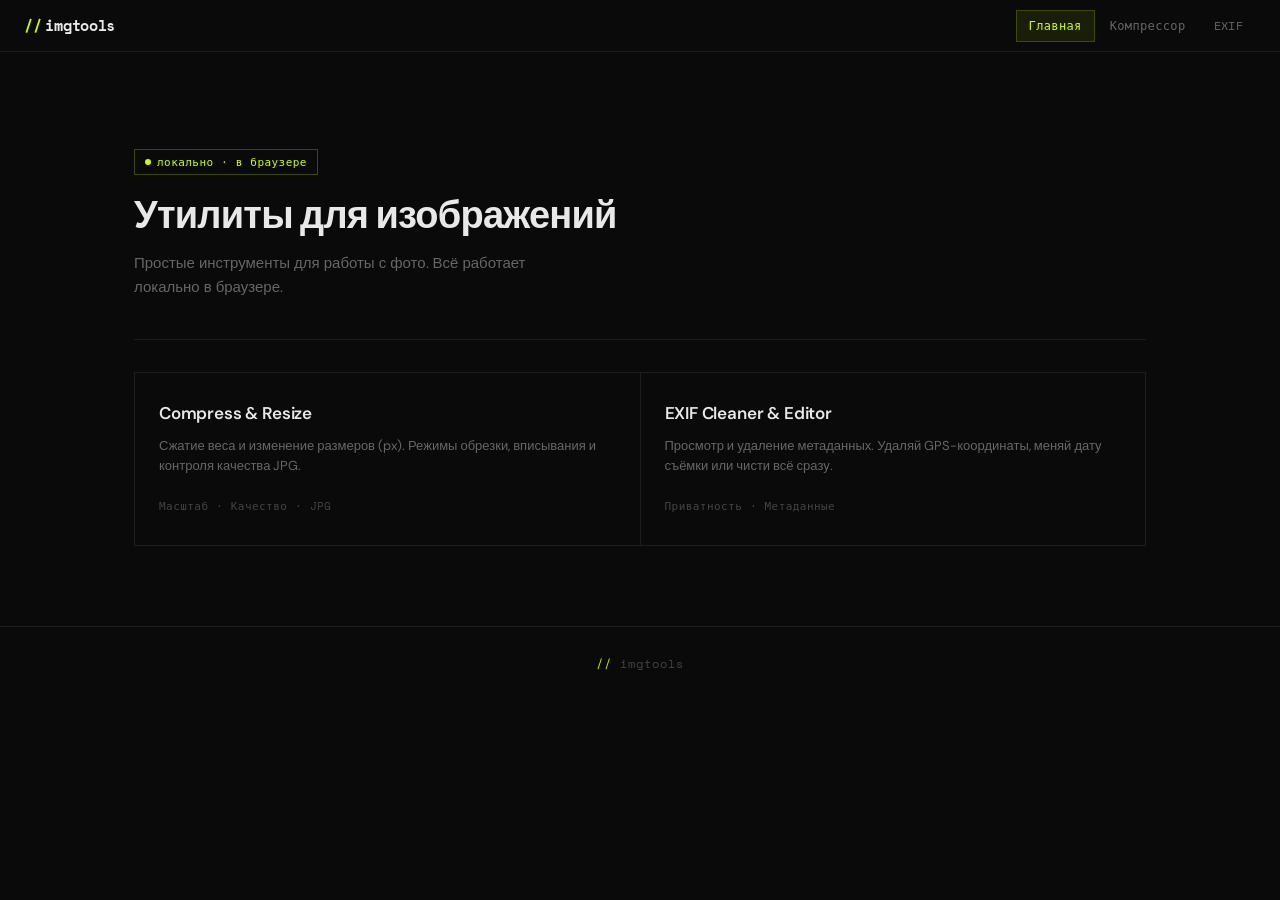
==== index.html @ 43312605 "ресайз, дизайн ресайз интегрирован в шакализатор обновлён дизайн(сделано с claude)" ====
<!DOCTYPE html>
<html lang="ru">
<head>
  <meta charset="UTF-8">
  <meta name="viewport" content="width=device-width, initial-scale=1.0">
  <title>imgtools</title>
  <link rel="stylesheet" href="common.css">
  <style>
    .hero {
      padding: 56px 0 40px;
      border-bottom: 1px solid var(--border);
      margin-bottom: 0;
    }

    .hero h1 {
      font-size: 38px;
      margin-bottom: 12px;
    }

    .hero p {
      font-size: 15px;
      max-width: 420px;
      margin: 0;
    }

    .badge {
      display: inline-flex;
      align-items: center;
      gap: 6px;
      font-family: var(--mono);
      font-size: 11px;
      color: var(--accent);
      border: 1px solid rgba(200,255,0,0.25);
      padding: 4px 10px;
      margin-bottom: 18px;
      letter-spacing: 0.04em;
    }

    .badge::before {
      content: '';
      width: 6px; height: 6px;
      background: var(--accent);
      border-radius: 50%;
    }

    @media (max-width: 700px) {
      .hero { padding: 32px 0 28px; }
      .hero h1 { font-size: 26px; }
    }
  </style>
</head>
<body>

<header class="site-header">
  <div class="logo">
    <a href="index.html">imgtools</a>
  </div>
  <nav class="nav">
    <a href="index.html" class="active">Главная</a>
    <a href="batchcomp.html">Компрессор</a>
    <a href="exif.html">EXIF</a>
  </nav>
</header>

<main class="container">
  <div class="hero">
    <div class="badge">локально · в браузере</div>
    <h1>Утилиты для изображений</h1>
    <p>Простые инструменты для работы с фото. Всё работает локально в браузере.</p>
  </div>

  <div class="tools">
    <div class="tool">
      <a href="batchcomp.html">Compress & Resize</a>
      <p>
        Сжатие веса и изменение размеров (px). Режимы обрезки, вписывания и контроля качества JPG.
      </p>
      <div class="tag">Масштаб · Качество · JPG</div>
    </div>

    <div class="tool">
      <a href="exif.html">EXIF Cleaner & Editor</a>
      <p>
        Просмотр и удаление метаданных. Удаляй GPS-координаты, меняй дату съёмки или чисти всё сразу.
      </p>
      <div class="tag">Приватность · Метаданные</div>
    </div>
  </div>
</main>

<footer>imgtools</footer>

</body>
</html>
---- common.css ----
@import url('https://fonts.googleapis.com/css2?family=Space+Mono:wght@400;700&family=DM+Sans:wght@300;400;500;600&display=swap');

:root {
  --bg: #0a0a0a;
  --surface: #111;
  --surface-2: #161616;
  --border: #1e1e1e;
  --border-hover: #2a2a2a;
  --text: #e8e8e8;
  --text-muted: #666;
  --text-dim: #444;
  --accent: #c8ff00;
  --accent-dim: rgba(200, 255, 0, 0.08);
  --mono: 'Space Mono', monospace;
  --sans: 'DM Sans', sans-serif;
}

/* ── THEMES ── */
[data-theme="dark"] {
  --bg: #0a0a0a;
  --surface: #111;
  --surface-2: #161616;
  --border: #1e1e1e;
  --border-hover: #2a2a2a;
  --text: #e8e8e8;
  --text-muted: #666;
  --text-dim: #444;
}

[data-theme="black"] {
  --bg: #000000;
  --surface: #0a0a0a;
  --surface-2: #0d0d0d;
  --border: #161616;
  --border-hover: #222;
  --text: #ffffff;
  --text-muted: #555;
  --text-dim: #333;
}

[data-theme="light"] {
  --bg: #f5f5f3;
  --surface: #ececea;
  --surface-2: #e4e4e2;
  --border: #d0d0ce;
  --border-hover: #b8b8b6;
  --text: #111;
  --text-muted: #666;
  --text-dim: #999;
}

[data-theme="light"] button:hover { color: #000; }
[data-theme="light"] .tool:hover a { color: #000; }
[data-theme="light"] .preview img { background: #ddd; }

/* ── SETTINGS PANEL ── */
.settings-btn {
  background: none;
  border: 1px solid var(--border);
  color: var(--text-muted);
  padding: 5px 10px;
  font-family: var(--mono);
  font-size: 11px;
  cursor: pointer;
  letter-spacing: 0.04em;
  transition: color 0.15s, border-color 0.15s;
  white-space: nowrap;
  width: auto;
  flex-shrink: 0;
}

.settings-btn:hover {
  color: var(--text);
  border-color: var(--border-hover);
  background: none;
}

.settings-panel {
  position: absolute;
  top: calc(100% + 8px);
  right: 24px;
  background: var(--surface-2);
  border: 1px solid var(--border-hover);
  padding: 16px;
  z-index: 200;
  min-width: 220px;
  display: none;
  box-shadow: 0 8px 32px rgba(0,0,0,0.4);
}

.settings-panel.open { display: block; }

.settings-panel .sp-label {
  font-family: var(--mono);
  font-size: 10px;
  color: var(--text-dim);
  letter-spacing: 0.08em;
  text-transform: uppercase;
  margin-bottom: 8px;
  display: block;
}

.settings-panel .sp-label:not(:first-child) {
  margin-top: 14px;
}

.theme-options {
  display: flex;
  gap: 6px;
}

.theme-btn {
  flex: 1;
  padding: 7px 4px;
  font-family: var(--mono);
  font-size: 10px;
  letter-spacing: 0.02em;
  background: var(--surface);
  border: 1px solid var(--border);
  color: var(--text-muted);
  cursor: pointer;
  transition: all 0.15s;
  text-align: center;
  width: auto;
}

.theme-btn:hover {
  color: var(--text);
  border-color: var(--border-hover);
  background: var(--surface);
}

.theme-btn.active {
  border-color: var(--accent);
  color: var(--accent);
  background: var(--accent-dim);
}

.accent-options {
  display: flex;
  gap: 6px;
  flex-wrap: wrap;
}

.accent-swatch {
  width: 28px;
  height: 28px;
  border: 2px solid transparent;
  cursor: pointer;
  transition: transform 0.1s, border-color 0.15s;
  flex-shrink: 0;
}

.accent-swatch:hover { transform: scale(1.15); }
.accent-swatch.active { border-color: var(--text); }

* { box-sizing: border-box; }

html, body {
  margin: 0;
  padding: 0;
}

body {
  font-family: var(--sans);
  background: var(--bg);
  color: var(--text);
  line-height: 1.5;
  overflow-x: hidden;
  font-weight: 400;
}

a {
  color: inherit;
  text-decoration: none;
}

/* ── HEADER ── */
.site-header {
  display: flex;
  justify-content: space-between;
  align-items: center;
  padding: 0 24px;
  height: 52px;
  background: var(--bg);
  border-bottom: 1px solid var(--border);
  position: sticky;
  top: 0;
  z-index: 100;
  backdrop-filter: blur(8px);
}

.logo a {
  font-family: var(--mono);
  font-size: 15px;
  font-weight: 700;
  color: var(--text);
  letter-spacing: -0.02em;
}

.logo a::before {
  content: '//';
  color: var(--accent);
  margin-right: 4px;
}

.nav {
  display: flex;
  gap: 2px;
}

.nav a {
  font-family: var(--mono);
  font-size: 12px;
  padding: 6px 12px;
  color: var(--text-muted);
  letter-spacing: 0.03em;
  transition: color 0.15s, background 0.15s;
  border: 1px solid transparent;
}

.nav a:hover {
  color: var(--text);
  background: var(--surface-2);
  border-color: var(--border);
}

.nav a.active {
  color: var(--accent);
  background: var(--accent-dim);
  border-color: rgba(200,255,0,0.2);
}

/* ── LAYOUT ── */
.container {
  max-width: 1060px;
  margin: 0 auto;
  padding: 40px 24px;
  width: 100%;
}

/* ── TYPOGRAPHY ── */
h1, h2, h3 {
  margin: 0 0 10px;
  font-weight: 600;
  line-height: 1.2;
  letter-spacing: -0.02em;
}

h1 { font-size: 30px; }
h2 { font-size: 22px; }
h3 { font-size: 16px; font-weight: 500; }

p {
  margin: 0 0 14px;
  color: var(--text-muted);
  font-size: 14px;
  line-height: 1.6;
}

label {
  display: block;
  font-size: 12px;
  font-family: var(--mono);
  color: var(--text-muted);
  letter-spacing: 0.04em;
  text-transform: uppercase;
  margin-bottom: 6px;
}

small {
  color: var(--text-dim);
  font-size: 12px;
}

/* ── INPUTS ── */
input[type="file"] {
  display: block;
  width: 100%;
  margin-top: 6px;
  padding: 12px 14px;
  background: var(--surface-2);
  border: 1px dashed var(--border-hover);
  color: var(--text-muted);
  font-family: var(--mono);
  font-size: 12px;
  cursor: pointer;
  transition: border-color 0.15s, background 0.15s;
}

input[type="file"]:hover {
  border-color: var(--accent);
  background: var(--accent-dim);
  color: var(--text);
}

input[type="range"] {
  width: 100%;
  margin-top: 8px;
  accent-color: var(--accent);
  cursor: pointer;
}

input[type="number"],
input[type="datetime-local"] {
  width: 100%;
  background: var(--surface-2);
  border: 1px solid var(--border);
  color: var(--text);
  padding: 9px 12px;
  font-family: var(--mono);
  font-size: 13px;
  outline: none;
  transition: border-color 0.15s;
  -webkit-appearance: none;
}

input[type="number"]:focus,
input[type="datetime-local"]:focus {
  border-color: var(--accent);
}

select {
  width: 100%;
  background: var(--surface-2);
  color: var(--text);
  border: 1px solid var(--border);
  padding: 9px 12px;
  font-family: var(--mono);
  font-size: 13px;
  outline: none;
  cursor: pointer;
  transition: border-color 0.15s;
  -webkit-appearance: none;
  margin-top: 6px;
}

select:focus { border-color: var(--accent); }

/* ── BUTTONS ── */
button {
  background: var(--surface-2);
  border: 1px solid var(--border);
  color: var(--text);
  padding: 10px 16px;
  cursor: pointer;
  font-family: var(--mono);
  font-size: 12px;
  letter-spacing: 0.03em;
  transition: background 0.15s, border-color 0.15s, color 0.15s;
  white-space: nowrap;
}

button:hover {
  background: var(--surface);
  border-color: var(--border-hover);
  color: #fff;
}

button:disabled {
  opacity: 0.3;
  cursor: default;
}

button.primary {
  background: var(--accent);
  border-color: var(--accent);
  color: #000;
  font-weight: 700;
}

button.primary:hover {
  background: #d9ff33;
  border-color: #d9ff33;
  color: #000;
}

/* ── GROUPS ── */
.actions,
.controls,
.toolbar,
.button-row {
  display: flex;
  gap: 8px;
  flex-wrap: wrap;
  margin-top: 16px;
}

.controls { margin-top: 20px; align-items: flex-end; }

/* ── TABLE ── */
.table-wrap {
  width: 100%;
  overflow-x: auto;
  margin-top: 16px;
  border: 1px solid var(--border);
}

table {
  width: 100%;
  border-collapse: collapse;
  min-width: 300px;
}

th, td {
  text-align: left;
  padding: 9px 14px;
  font-size: 13px;
  border-bottom: 1px solid var(--border);
  vertical-align: top;
  word-break: break-word;
}

th {
  font-family: var(--mono);
  font-size: 11px;
  color: var(--text-muted);
  font-weight: 400;
  letter-spacing: 0.05em;
  text-transform: uppercase;
  background: var(--surface-2);
}

td { color: var(--text); }

tr:last-child td { border-bottom: none; }

/* ── PREVIEW ── */
.preview {
  display: flex;
  gap: 12px;
  margin-top: 24px;
  width: 100%;
}

.preview > div,
.preview-column {
  flex: 1 1 0;
  min-width: 0;
}

.preview img {
  width: 100%;
  max-width: 100%;
  height: auto;
  border: 1px solid var(--border);
  background: #000;
  display: block;
}

/* ── TOOLS GRID ── */
.tools {
  display: grid;
  grid-template-columns: repeat(auto-fit, minmax(280px, 1fr));
  gap: 1px;
  background: var(--border);
  border: 1px solid var(--border);
  margin-top: 32px;
}

.tool {
  background: var(--bg);
  padding: 28px 24px;
  min-width: 0;
  transition: background 0.2s;
  position: relative;
}

.tool::before {
  content: '';
  position: absolute;
  top: 0; left: 0;
  width: 3px; height: 0;
  background: var(--accent);
  transition: height 0.25s ease;
}

.tool:hover { background: var(--surface); }
.tool:hover::before { height: 100%; }

.tool a {
  color: var(--text);
  font-size: 17px;
  font-weight: 600;
  letter-spacing: -0.01em;
  display: block;
  margin-bottom: 10px;
}

.tool:hover a { color: #fff; }

.tool p {
  color: var(--text-muted);
  font-size: 13px;
  line-height: 1.55;
  margin: 0 0 16px;
}

.tool .tag {
  display: inline-block;
  font-family: var(--mono);
  font-size: 11px;
  color: var(--text-dim);
  letter-spacing: 0.04em;
}

/* ── FOOTER ── */
footer {
  text-align: center;
  padding: 28px 16px;
  color: var(--text-dim);
  font-family: var(--mono);
  font-size: 12px;
  border-top: 1px solid var(--border);
  margin-top: 40px;
  letter-spacing: 0.08em;
}

footer::before {
  content: '// ';
  color: var(--accent);
}

/* ── RESPONSIVE ── */
@media (max-width: 700px) {
  .site-header {
    height: auto;
    padding: 12px 16px;
    flex-direction: column;
    align-items: flex-start;
    gap: 10px;
  }

  .nav { width: 100%; }

  .nav a {
    flex: 1 1 auto;
    text-align: center;
  }

  .container { padding: 24px 16px; }

  h1 { font-size: 24px; }
  h2 { font-size: 18px; }
  h3 { font-size: 15px; }

  .preview { flex-direction: column; }

  .tools {
    grid-template-columns: 1fr;
    margin-top: 24px;
  }

  .actions,
  .controls,
  .toolbar,
  .button-row {
    flex-direction: column;
  }

  button { width: 100%; }
}

@media (max-width: 420px) {
  .logo a { font-size: 14px; }
  .nav a { font-size: 11px; padding: 6px 8px; }
  h1 { font-size: 21px; }
  p { font-size: 13px; }
}
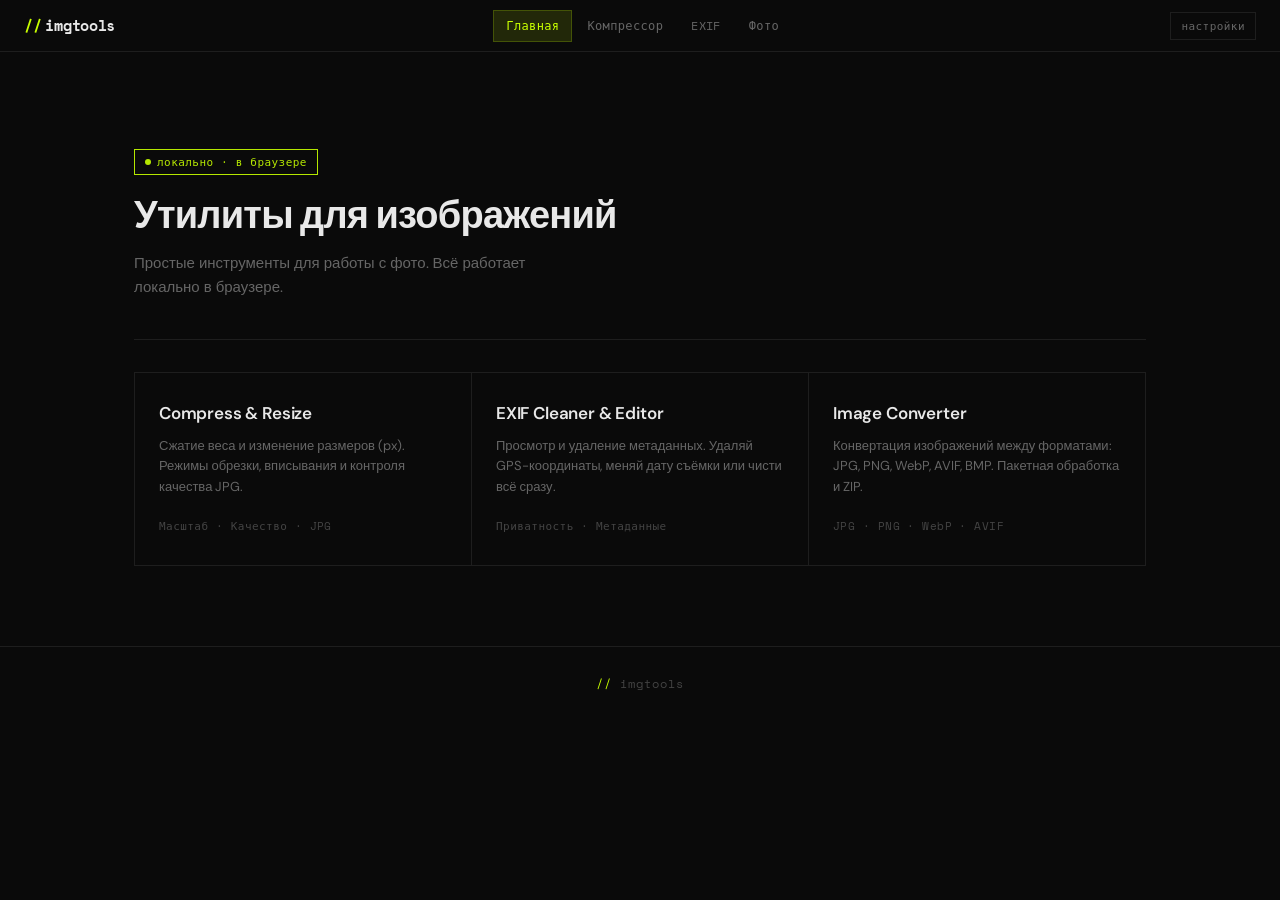
==== commit 9e57a7eb: "цвета, конвертер фото" ====
--- a/index.html
+++ b/index.html
@@ -1,94 +1,118 @@
-<!DOCTYPE html>
-<html lang="ru">
-<head>
-  <meta charset="UTF-8">
-  <meta name="viewport" content="width=device-width, initial-scale=1.0">
-  <title>imgtools</title>
-  <link rel="stylesheet" href="common.css">
-  <style>
-    .hero {
-      padding: 56px 0 40px;
-      border-bottom: 1px solid var(--border);
-      margin-bottom: 0;
-    }
-
-    .hero h1 {
-      font-size: 38px;
-      margin-bottom: 12px;
-    }
-
-    .hero p {
-      font-size: 15px;
-      max-width: 420px;
-      margin: 0;
-    }
-
-    .badge {
-      display: inline-flex;
-      align-items: center;
-      gap: 6px;
-      font-family: var(--mono);
-      font-size: 11px;
-      color: var(--accent);
-      border: 1px solid rgba(200,255,0,0.25);
-      padding: 4px 10px;
-      margin-bottom: 18px;
-      letter-spacing: 0.04em;
-    }
-
-    .badge::before {
-      content: '';
-      width: 6px; height: 6px;
-      background: var(--accent);
-      border-radius: 50%;
-    }
-
-    @media (max-width: 700px) {
-      .hero { padding: 32px 0 28px; }
-      .hero h1 { font-size: 26px; }
-    }
-  </style>
-</head>
-<body>
-
-<header class="site-header">
-  <div class="logo">
-    <a href="index.html">imgtools</a>
-  </div>
-  <nav class="nav">
-    <a href="index.html" class="active">Главная</a>
-    <a href="batchcomp.html">Компрессор</a>
-    <a href="exif.html">EXIF</a>
-  </nav>
-</header>
-
-<main class="container">
-  <div class="hero">
-    <div class="badge">локально · в браузере</div>
-    <h1>Утилиты для изображений</h1>
-    <p>Простые инструменты для работы с фото. Всё работает локально в браузере.</p>
-  </div>
-
-  <div class="tools">
-    <div class="tool">
-      <a href="batchcomp.html">Compress & Resize</a>
-      <p>
-        Сжатие веса и изменение размеров (px). Режимы обрезки, вписывания и контроля качества JPG.
-      </p>
-      <div class="tag">Масштаб · Качество · JPG</div>
-    </div>
-
-    <div class="tool">
-      <a href="exif.html">EXIF Cleaner & Editor</a>
-      <p>
-        Просмотр и удаление метаданных. Удаляй GPS-координаты, меняй дату съёмки или чисти всё сразу.
-      </p>
-      <div class="tag">Приватность · Метаданные</div>
-    </div>
-  </div>
-</main>
-
-<footer>imgtools</footer>
-
-</body>
-</html>+<!DOCTYPE html>
+<html lang="ru">
+<head>
+  <meta charset="UTF-8">
+  <meta name="viewport" content="width=device-width, initial-scale=1.0">
+  <title>imgtools</title>
+  <link rel="stylesheet" href="common.css">
+  <script>
+    (function(){
+      var t = localStorage.getItem("it-theme") || "dark";
+      var a = localStorage.getItem("it-accent") || "#c8ff00";
+      document.documentElement.setAttribute("data-theme", t);
+      document.documentElement.style.setProperty("--accent", a);
+      var r=parseInt(a.slice(1,3),16),g=parseInt(a.slice(3,5),16),b=parseInt(a.slice(5,7),16);
+      document.documentElement.style.setProperty("--accent-dim","rgba("+r+","+g+","+b+",0.12)");
+    })();
+  </script>
+  <link rel="manifest" href="manifest.json">
+  <style>
+    .hero {
+      padding: 56px 0 40px;
+      border-bottom: 1px solid var(--border);
+      margin-bottom: 0;
+    }
+
+    .hero h1 {
+      font-size: 38px;
+      margin-bottom: 12px;
+    }
+
+    .hero p {
+      font-size: 15px;
+      max-width: 420px;
+      margin: 0;
+    }
+
+    .badge {
+      display: inline-flex;
+      align-items: center;
+      gap: 6px;
+      font-family: var(--mono);
+      font-size: 11px;
+      color: var(--accent);
+      border: 1px solid var(--accent);
+      opacity: 0.9;
+      padding: 4px 10px;
+      margin-bottom: 18px;
+      letter-spacing: 0.04em;
+    }
+
+    .badge::before {
+      content: '';
+      width: 6px; height: 6px;
+      background: var(--accent);
+      border-radius: 50%;
+    }
+
+    @media (max-width: 700px) {
+      .hero { padding: 32px 0 28px; }
+      .hero h1 { font-size: 26px; }
+    }
+  </style>
+</head>
+<body>
+
+<header class="site-header">
+  <div class="logo">
+    <a href="index.html">imgtools</a>
+  </div>
+  <nav class="nav">
+    <a href="index.html" class="active">Главная</a>
+    <a href="batchcomp.html">Компрессор</a>
+    <a href="exif.html">EXIF</a>
+    <a href="imgconv.html">Фото</a>
+  </nav>
+</header>
+
+<main class="container">
+  <div class="hero">
+    <div class="badge">локально · в браузере</div>
+    <h1>Утилиты для изображений</h1>
+    <p>Простые инструменты для работы с фото. Всё работает локально в браузере.</p>
+  </div>
+
+  <div class="tools">
+    <div class="tool">
+      <a href="batchcomp.html">Compress & Resize</a>
+      <p>
+        Сжатие веса и изменение размеров (px). Режимы обрезки, вписывания и контроля качества JPG.
+      </p>
+      <div class="tag">Масштаб · Качество · JPG</div>
+    </div>
+
+    <div class="tool">
+      <a href="exif.html">EXIF Cleaner & Editor</a>
+      <p>
+        Просмотр и удаление метаданных. Удаляй GPS-координаты, меняй дату съёмки или чисти всё сразу.
+      </p>
+      <div class="tag">Приватность · Метаданные</div>
+    </div>
+
+    <div class="tool">
+      <a href="imgconv.html">Image Converter</a>
+      <p>
+        Конвертация изображений между форматами: JPG, PNG, WebP, AVIF, BMP. Пакетная обработка и ZIP.
+      </p>
+      <div class="tag">JPG · PNG · WebP · AVIF</div>
+    </div>
+  </div>
+  </div>
+</main>
+
+<footer>imgtools</footer>
+
+<script src="settings.js"></script>
+  <script>if("serviceWorker" in navigator) navigator.serviceWorker.register("sw.js");</script>
+</body>
+</html>
--- a/common.css
+++ b/common.css
@@ -1,569 +1,571 @@
-@import url('https://fonts.googleapis.com/css2?family=Space+Mono:wght@400;700&family=DM+Sans:wght@300;400;500;600&display=swap');
-
-:root {
-  --bg: #0a0a0a;
-  --surface: #111;
-  --surface-2: #161616;
-  --border: #1e1e1e;
-  --border-hover: #2a2a2a;
-  --text: #e8e8e8;
-  --text-muted: #666;
-  --text-dim: #444;
-  --accent: #c8ff00;
-  --accent-dim: rgba(200, 255, 0, 0.08);
-  --mono: 'Space Mono', monospace;
-  --sans: 'DM Sans', sans-serif;
-}
-
-/* ── THEMES ── */
-[data-theme="dark"] {
-  --bg: #0a0a0a;
-  --surface: #111;
-  --surface-2: #161616;
-  --border: #1e1e1e;
-  --border-hover: #2a2a2a;
-  --text: #e8e8e8;
-  --text-muted: #666;
-  --text-dim: #444;
-}
-
-[data-theme="black"] {
-  --bg: #000000;
-  --surface: #0a0a0a;
-  --surface-2: #0d0d0d;
-  --border: #161616;
-  --border-hover: #222;
-  --text: #ffffff;
-  --text-muted: #555;
-  --text-dim: #333;
-}
-
-[data-theme="light"] {
-  --bg: #f5f5f3;
-  --surface: #ececea;
-  --surface-2: #e4e4e2;
-  --border: #d0d0ce;
-  --border-hover: #b8b8b6;
-  --text: #111;
-  --text-muted: #666;
-  --text-dim: #999;
-}
-
-[data-theme="light"] button:hover { color: #000; }
-[data-theme="light"] .tool:hover a { color: #000; }
-[data-theme="light"] .preview img { background: #ddd; }
-
-/* ── SETTINGS PANEL ── */
-.settings-btn {
-  background: none;
-  border: 1px solid var(--border);
-  color: var(--text-muted);
-  padding: 5px 10px;
-  font-family: var(--mono);
-  font-size: 11px;
-  cursor: pointer;
-  letter-spacing: 0.04em;
-  transition: color 0.15s, border-color 0.15s;
-  white-space: nowrap;
-  width: auto;
-  flex-shrink: 0;
-}
-
-.settings-btn:hover {
-  color: var(--text);
-  border-color: var(--border-hover);
-  background: none;
-}
-
-.settings-panel {
-  position: absolute;
-  top: calc(100% + 8px);
-  right: 24px;
-  background: var(--surface-2);
-  border: 1px solid var(--border-hover);
-  padding: 16px;
-  z-index: 200;
-  min-width: 220px;
-  display: none;
-  box-shadow: 0 8px 32px rgba(0,0,0,0.4);
-}
-
-.settings-panel.open { display: block; }
-
-.settings-panel .sp-label {
-  font-family: var(--mono);
-  font-size: 10px;
-  color: var(--text-dim);
-  letter-spacing: 0.08em;
-  text-transform: uppercase;
-  margin-bottom: 8px;
-  display: block;
-}
-
-.settings-panel .sp-label:not(:first-child) {
-  margin-top: 14px;
-}
-
-.theme-options {
-  display: flex;
-  gap: 6px;
-}
-
-.theme-btn {
-  flex: 1;
-  padding: 7px 4px;
-  font-family: var(--mono);
-  font-size: 10px;
-  letter-spacing: 0.02em;
-  background: var(--surface);
-  border: 1px solid var(--border);
-  color: var(--text-muted);
-  cursor: pointer;
-  transition: all 0.15s;
-  text-align: center;
-  width: auto;
-}
-
-.theme-btn:hover {
-  color: var(--text);
-  border-color: var(--border-hover);
-  background: var(--surface);
-}
-
-.theme-btn.active {
-  border-color: var(--accent);
-  color: var(--accent);
-  background: var(--accent-dim);
-}
-
-.accent-options {
-  display: flex;
-  gap: 6px;
-  flex-wrap: wrap;
-}
-
-.accent-swatch {
-  width: 28px;
-  height: 28px;
-  border: 2px solid transparent;
-  cursor: pointer;
-  transition: transform 0.1s, border-color 0.15s;
-  flex-shrink: 0;
-}
-
-.accent-swatch:hover { transform: scale(1.15); }
-.accent-swatch.active { border-color: var(--text); }
-
-* { box-sizing: border-box; }
-
-html, body {
-  margin: 0;
-  padding: 0;
-}
-
-body {
-  font-family: var(--sans);
-  background: var(--bg);
-  color: var(--text);
-  line-height: 1.5;
-  overflow-x: hidden;
-  font-weight: 400;
-}
-
-a {
-  color: inherit;
-  text-decoration: none;
-}
-
-/* ── HEADER ── */
-.site-header {
-  display: flex;
-  justify-content: space-between;
-  align-items: center;
-  padding: 0 24px;
-  height: 52px;
-  background: var(--bg);
-  border-bottom: 1px solid var(--border);
-  position: sticky;
-  top: 0;
-  z-index: 100;
-  backdrop-filter: blur(8px);
-}
-
-.logo a {
-  font-family: var(--mono);
-  font-size: 15px;
-  font-weight: 700;
-  color: var(--text);
-  letter-spacing: -0.02em;
-}
-
-.logo a::before {
-  content: '//';
-  color: var(--accent);
-  margin-right: 4px;
-}
-
-.nav {
-  display: flex;
-  gap: 2px;
-}
-
-.nav a {
-  font-family: var(--mono);
-  font-size: 12px;
-  padding: 6px 12px;
-  color: var(--text-muted);
-  letter-spacing: 0.03em;
-  transition: color 0.15s, background 0.15s;
-  border: 1px solid transparent;
-}
-
-.nav a:hover {
-  color: var(--text);
-  background: var(--surface-2);
-  border-color: var(--border);
-}
-
-.nav a.active {
-  color: var(--accent);
-  background: var(--accent-dim);
-  border-color: rgba(200,255,0,0.2);
-}
-
-/* ── LAYOUT ── */
-.container {
-  max-width: 1060px;
-  margin: 0 auto;
-  padding: 40px 24px;
-  width: 100%;
-}
-
-/* ── TYPOGRAPHY ── */
-h1, h2, h3 {
-  margin: 0 0 10px;
-  font-weight: 600;
-  line-height: 1.2;
-  letter-spacing: -0.02em;
-}
-
-h1 { font-size: 30px; }
-h2 { font-size: 22px; }
-h3 { font-size: 16px; font-weight: 500; }
-
-p {
-  margin: 0 0 14px;
-  color: var(--text-muted);
-  font-size: 14px;
-  line-height: 1.6;
-}
-
-label {
-  display: block;
-  font-size: 12px;
-  font-family: var(--mono);
-  color: var(--text-muted);
-  letter-spacing: 0.04em;
-  text-transform: uppercase;
-  margin-bottom: 6px;
-}
-
-small {
-  color: var(--text-dim);
-  font-size: 12px;
-}
-
-/* ── INPUTS ── */
-input[type="file"] {
-  display: block;
-  width: 100%;
-  margin-top: 6px;
-  padding: 12px 14px;
-  background: var(--surface-2);
-  border: 1px dashed var(--border-hover);
-  color: var(--text-muted);
-  font-family: var(--mono);
-  font-size: 12px;
-  cursor: pointer;
-  transition: border-color 0.15s, background 0.15s;
-}
-
-input[type="file"]:hover {
-  border-color: var(--accent);
-  background: var(--accent-dim);
-  color: var(--text);
-}
-
-input[type="range"] {
-  width: 100%;
-  margin-top: 8px;
-  accent-color: var(--accent);
-  cursor: pointer;
-}
-
-input[type="number"],
-input[type="datetime-local"] {
-  width: 100%;
-  background: var(--surface-2);
-  border: 1px solid var(--border);
-  color: var(--text);
-  padding: 9px 12px;
-  font-family: var(--mono);
-  font-size: 13px;
-  outline: none;
-  transition: border-color 0.15s;
-  -webkit-appearance: none;
-}
-
-input[type="number"]:focus,
-input[type="datetime-local"]:focus {
-  border-color: var(--accent);
-}
-
-select {
-  width: 100%;
-  background: var(--surface-2);
-  color: var(--text);
-  border: 1px solid var(--border);
-  padding: 9px 12px;
-  font-family: var(--mono);
-  font-size: 13px;
-  outline: none;
-  cursor: pointer;
-  transition: border-color 0.15s;
-  -webkit-appearance: none;
-  margin-top: 6px;
-}
-
-select:focus { border-color: var(--accent); }
-
-/* ── BUTTONS ── */
-button {
-  background: var(--surface-2);
-  border: 1px solid var(--border);
-  color: var(--text);
-  padding: 10px 16px;
-  cursor: pointer;
-  font-family: var(--mono);
-  font-size: 12px;
-  letter-spacing: 0.03em;
-  transition: background 0.15s, border-color 0.15s, color 0.15s;
-  white-space: nowrap;
-}
-
-button:hover {
-  background: var(--surface);
-  border-color: var(--border-hover);
-  color: #fff;
-}
-
-button:disabled {
-  opacity: 0.3;
-  cursor: default;
-}
-
-button.primary {
-  background: var(--accent);
-  border-color: var(--accent);
-  color: #000;
-  font-weight: 700;
-}
-
-button.primary:hover {
-  background: #d9ff33;
-  border-color: #d9ff33;
-  color: #000;
-}
-
-/* ── GROUPS ── */
-.actions,
-.controls,
-.toolbar,
-.button-row {
-  display: flex;
-  gap: 8px;
-  flex-wrap: wrap;
-  margin-top: 16px;
-}
-
-.controls { margin-top: 20px; align-items: flex-end; }
-
-/* ── TABLE ── */
-.table-wrap {
-  width: 100%;
-  overflow-x: auto;
-  margin-top: 16px;
-  border: 1px solid var(--border);
-}
-
-table {
-  width: 100%;
-  border-collapse: collapse;
-  min-width: 300px;
-}
-
-th, td {
-  text-align: left;
-  padding: 9px 14px;
-  font-size: 13px;
-  border-bottom: 1px solid var(--border);
-  vertical-align: top;
-  word-break: break-word;
-}
-
-th {
-  font-family: var(--mono);
-  font-size: 11px;
-  color: var(--text-muted);
-  font-weight: 400;
-  letter-spacing: 0.05em;
-  text-transform: uppercase;
-  background: var(--surface-2);
-}
-
-td { color: var(--text); }
-
-tr:last-child td { border-bottom: none; }
-
-/* ── PREVIEW ── */
-.preview {
-  display: flex;
-  gap: 12px;
-  margin-top: 24px;
-  width: 100%;
-}
-
-.preview > div,
-.preview-column {
-  flex: 1 1 0;
-  min-width: 0;
-}
-
-.preview img {
-  width: 100%;
-  max-width: 100%;
-  height: auto;
-  border: 1px solid var(--border);
-  background: #000;
-  display: block;
-}
-
-/* ── TOOLS GRID ── */
-.tools {
-  display: grid;
-  grid-template-columns: repeat(auto-fit, minmax(280px, 1fr));
-  gap: 1px;
-  background: var(--border);
-  border: 1px solid var(--border);
-  margin-top: 32px;
-}
-
-.tool {
-  background: var(--bg);
-  padding: 28px 24px;
-  min-width: 0;
-  transition: background 0.2s;
-  position: relative;
-}
-
-.tool::before {
-  content: '';
-  position: absolute;
-  top: 0; left: 0;
-  width: 3px; height: 0;
-  background: var(--accent);
-  transition: height 0.25s ease;
-}
-
-.tool:hover { background: var(--surface); }
-.tool:hover::before { height: 100%; }
-
-.tool a {
-  color: var(--text);
-  font-size: 17px;
-  font-weight: 600;
-  letter-spacing: -0.01em;
-  display: block;
-  margin-bottom: 10px;
-}
-
-.tool:hover a { color: #fff; }
-
-.tool p {
-  color: var(--text-muted);
-  font-size: 13px;
-  line-height: 1.55;
-  margin: 0 0 16px;
-}
-
-.tool .tag {
-  display: inline-block;
-  font-family: var(--mono);
-  font-size: 11px;
-  color: var(--text-dim);
-  letter-spacing: 0.04em;
-}
-
-/* ── FOOTER ── */
-footer {
-  text-align: center;
-  padding: 28px 16px;
-  color: var(--text-dim);
-  font-family: var(--mono);
-  font-size: 12px;
-  border-top: 1px solid var(--border);
-  margin-top: 40px;
-  letter-spacing: 0.08em;
-}
-
-footer::before {
-  content: '// ';
-  color: var(--accent);
-}
-
-/* ── RESPONSIVE ── */
-@media (max-width: 700px) {
-  .site-header {
-    height: auto;
-    padding: 12px 16px;
-    flex-direction: column;
-    align-items: flex-start;
-    gap: 10px;
-  }
-
-  .nav { width: 100%; }
-
-  .nav a {
-    flex: 1 1 auto;
-    text-align: center;
-  }
-
-  .container { padding: 24px 16px; }
-
-  h1 { font-size: 24px; }
-  h2 { font-size: 18px; }
-  h3 { font-size: 15px; }
-
-  .preview { flex-direction: column; }
-
-  .tools {
-    grid-template-columns: 1fr;
-    margin-top: 24px;
-  }
-
-  .actions,
-  .controls,
-  .toolbar,
-  .button-row {
-    flex-direction: column;
-  }
-
-  button { width: 100%; }
-}
-
-@media (max-width: 420px) {
-  .logo a { font-size: 14px; }
-  .nav a { font-size: 11px; padding: 6px 8px; }
-  h1 { font-size: 21px; }
-  p { font-size: 13px; }
-}+@import url('https://fonts.googleapis.com/css2?family=Space+Mono:wght@400;700&family=DM+Sans:wght@300;400;500;600&display=swap');
+
+:root {
+  --bg: #0a0a0a;
+  --surface: #111;
+  --surface-2: #161616;
+  --border: #1e1e1e;
+  --border-hover: #2a2a2a;
+  --text: #e8e8e8;
+  --text-muted: #666;
+  --text-dim: #444;
+  --accent: #c8ff00;
+  --accent-dim: rgba(200, 255, 0, 0.08);
+  --mono: 'Space Mono', monospace;
+  --sans: 'DM Sans', sans-serif;
+}
+
+/* ── THEMES ── */
+[data-theme="dark"] {
+  --bg: #0a0a0a;
+  --surface: #111;
+  --surface-2: #161616;
+  --border: #1e1e1e;
+  --border-hover: #2a2a2a;
+  --text: #e8e8e8;
+  --text-muted: #666;
+  --text-dim: #444;
+}
+
+[data-theme="black"] {
+  --bg: #000000;
+  --surface: #0a0a0a;
+  --surface-2: #0d0d0d;
+  --border: #161616;
+  --border-hover: #222;
+  --text: #ffffff;
+  --text-muted: #555;
+  --text-dim: #333;
+}
+
+[data-theme="light"] {
+  --bg: #f5f5f3;
+  --surface: #ececea;
+  --surface-2: #e4e4e2;
+  --border: #d0d0ce;
+  --border-hover: #b8b8b6;
+  --text: #111;
+  --text-muted: #666;
+  --text-dim: #999;
+}
+
+[data-theme="light"] button:hover { color: #000; }
+[data-theme="light"] .tool:hover a { color: #000; }
+[data-theme="light"] .preview img { background: #ddd; }
+
+/* ── SETTINGS PANEL ── */
+.settings-btn {
+  background: none;
+  border: 1px solid var(--border);
+  color: var(--text-muted);
+  padding: 5px 10px;
+  font-family: var(--mono);
+  font-size: 11px;
+  cursor: pointer;
+  letter-spacing: 0.04em;
+  transition: color 0.15s, border-color 0.15s;
+  white-space: nowrap;
+  width: auto;
+  flex-shrink: 0;
+}
+
+.settings-btn:hover {
+  color: var(--text);
+  border-color: var(--border-hover);
+  background: none;
+}
+
+.settings-panel {
+  position: absolute;
+  top: calc(100% + 8px);
+  right: 24px;
+  background: var(--surface-2);
+  border: 1px solid var(--border-hover);
+  padding: 16px;
+  z-index: 200;
+  min-width: 220px;
+  display: none;
+  box-shadow: 0 8px 32px rgba(0,0,0,0.4);
+}
+
+.settings-panel.open { display: block; }
+
+.settings-panel .sp-label {
+  font-family: var(--mono);
+  font-size: 10px;
+  color: var(--text-dim);
+  letter-spacing: 0.08em;
+  text-transform: uppercase;
+  margin-bottom: 8px;
+  display: block;
+}
+
+.settings-panel .sp-label:not(:first-child) {
+  margin-top: 14px;
+}
+
+.theme-options {
+  display: flex;
+  gap: 6px;
+}
+
+.theme-btn {
+  flex: 1;
+  padding: 7px 4px;
+  font-family: var(--mono);
+  font-size: 10px;
+  letter-spacing: 0.02em;
+  background: var(--surface);
+  border: 1px solid var(--border);
+  color: var(--text-muted);
+  cursor: pointer;
+  transition: all 0.15s;
+  text-align: center;
+  width: auto;
+}
+
+.theme-btn:hover {
+  color: var(--text);
+  border-color: var(--border-hover);
+  background: var(--surface);
+}
+
+.theme-btn.active {
+  border-color: var(--accent);
+  color: var(--accent);
+  background: var(--accent-dim);
+}
+
+.accent-options {
+  display: flex;
+  gap: 6px;
+  flex-wrap: wrap;
+}
+
+.accent-swatch {
+  width: 28px;
+  height: 28px;
+  border: 2px solid transparent;
+  cursor: pointer;
+  transition: transform 0.1s, border-color 0.15s;
+  flex-shrink: 0;
+}
+
+.accent-swatch:hover { transform: scale(1.15); }
+.accent-swatch.active { border-color: var(--text); }
+
+* { box-sizing: border-box; }
+
+html, body {
+  margin: 0;
+  padding: 0;
+}
+
+body {
+  font-family: var(--sans);
+  background: var(--bg);
+  color: var(--text);
+  line-height: 1.5;
+  overflow-x: hidden;
+  font-weight: 400;
+}
+
+a {
+  color: inherit;
+  text-decoration: none;
+}
+
+/* ── HEADER ── */
+.site-header {
+  display: flex;
+  justify-content: space-between;
+  align-items: center;
+  padding: 0 24px;
+  height: 52px;
+  background: var(--bg);
+  border-bottom: 1px solid var(--border);
+  position: sticky;
+  top: 0;
+  z-index: 100;
+  backdrop-filter: blur(8px);
+  /* нужно для position:absolute у .settings-panel */
+  isolation: isolate;
+}
+
+.logo a {
+  font-family: var(--mono);
+  font-size: 15px;
+  font-weight: 700;
+  color: var(--text);
+  letter-spacing: -0.02em;
+}
+
+.logo a::before {
+  content: '//';
+  color: var(--accent);
+  margin-right: 4px;
+}
+
+.nav {
+  display: flex;
+  gap: 2px;
+}
+
+.nav a {
+  font-family: var(--mono);
+  font-size: 12px;
+  padding: 6px 12px;
+  color: var(--text-muted);
+  letter-spacing: 0.03em;
+  transition: color 0.15s, background 0.15s;
+  border: 1px solid transparent;
+}
+
+.nav a:hover {
+  color: var(--text);
+  background: var(--surface-2);
+  border-color: var(--border);
+}
+
+.nav a.active {
+  color: var(--accent);
+  background: var(--accent-dim);
+  border-color: rgba(200,255,0,0.2);
+}
+
+/* ── LAYOUT ── */
+.container {
+  max-width: 1060px;
+  margin: 0 auto;
+  padding: 40px 24px;
+  width: 100%;
+}
+
+/* ── TYPOGRAPHY ── */
+h1, h2, h3 {
+  margin: 0 0 10px;
+  font-weight: 600;
+  line-height: 1.2;
+  letter-spacing: -0.02em;
+}
+
+h1 { font-size: 30px; }
+h2 { font-size: 22px; }
+h3 { font-size: 16px; font-weight: 500; }
+
+p {
+  margin: 0 0 14px;
+  color: var(--text-muted);
+  font-size: 14px;
+  line-height: 1.6;
+}
+
+label {
+  display: block;
+  font-size: 12px;
+  font-family: var(--mono);
+  color: var(--text-muted);
+  letter-spacing: 0.04em;
+  text-transform: uppercase;
+  margin-bottom: 6px;
+}
+
+small {
+  color: var(--text-dim);
+  font-size: 12px;
+}
+
+/* ── INPUTS ── */
+input[type="file"] {
+  display: block;
+  width: 100%;
+  margin-top: 6px;
+  padding: 12px 14px;
+  background: var(--surface-2);
+  border: 1px dashed var(--border-hover);
+  color: var(--text-muted);
+  font-family: var(--mono);
+  font-size: 12px;
+  cursor: pointer;
+  transition: border-color 0.15s, background 0.15s;
+}
+
+input[type="file"]:hover {
+  border-color: var(--accent);
+  background: var(--accent-dim);
+  color: var(--text);
+}
+
+input[type="range"] {
+  width: 100%;
+  margin-top: 8px;
+  accent-color: var(--accent);
+  cursor: pointer;
+}
+
+input[type="number"],
+input[type="datetime-local"] {
+  width: 100%;
+  background: var(--surface-2);
+  border: 1px solid var(--border);
+  color: var(--text);
+  padding: 9px 12px;
+  font-family: var(--mono);
+  font-size: 13px;
+  outline: none;
+  transition: border-color 0.15s;
+  -webkit-appearance: none;
+}
+
+input[type="number"]:focus,
+input[type="datetime-local"]:focus {
+  border-color: var(--accent);
+}
+
+select {
+  width: 100%;
+  background: var(--surface-2);
+  color: var(--text);
+  border: 1px solid var(--border);
+  padding: 9px 12px;
+  font-family: var(--mono);
+  font-size: 13px;
+  outline: none;
+  cursor: pointer;
+  transition: border-color 0.15s;
+  -webkit-appearance: none;
+  margin-top: 6px;
+}
+
+select:focus { border-color: var(--accent); }
+
+/* ── BUTTONS ── */
+button {
+  background: var(--surface-2);
+  border: 1px solid var(--border);
+  color: var(--text);
+  padding: 10px 16px;
+  cursor: pointer;
+  font-family: var(--mono);
+  font-size: 12px;
+  letter-spacing: 0.03em;
+  transition: background 0.15s, border-color 0.15s, color 0.15s;
+  white-space: nowrap;
+}
+
+button:hover {
+  background: var(--surface);
+  border-color: var(--border-hover);
+  color: #fff;
+}
+
+button:disabled {
+  opacity: 0.3;
+  cursor: default;
+}
+
+button.primary {
+  background: var(--accent);
+  border-color: var(--accent);
+  color: #000;
+  font-weight: 700;
+}
+
+button.primary:hover {
+  background: #d9ff33;
+  border-color: #d9ff33;
+  color: #000;
+}
+
+/* ── GROUPS ── */
+.actions,
+.controls,
+.toolbar,
+.button-row {
+  display: flex;
+  gap: 8px;
+  flex-wrap: wrap;
+  margin-top: 16px;
+}
+
+.controls { margin-top: 20px; align-items: flex-end; }
+
+/* ── TABLE ── */
+.table-wrap {
+  width: 100%;
+  overflow-x: auto;
+  margin-top: 16px;
+  border: 1px solid var(--border);
+}
+
+table {
+  width: 100%;
+  border-collapse: collapse;
+  min-width: 300px;
+}
+
+th, td {
+  text-align: left;
+  padding: 9px 14px;
+  font-size: 13px;
+  border-bottom: 1px solid var(--border);
+  vertical-align: top;
+  word-break: break-word;
+}
+
+th {
+  font-family: var(--mono);
+  font-size: 11px;
+  color: var(--text-muted);
+  font-weight: 400;
+  letter-spacing: 0.05em;
+  text-transform: uppercase;
+  background: var(--surface-2);
+}
+
+td { color: var(--text); }
+
+tr:last-child td { border-bottom: none; }
+
+/* ── PREVIEW ── */
+.preview {
+  display: flex;
+  gap: 12px;
+  margin-top: 24px;
+  width: 100%;
+}
+
+.preview > div,
+.preview-column {
+  flex: 1 1 0;
+  min-width: 0;
+}
+
+.preview img {
+  width: 100%;
+  max-width: 100%;
+  height: auto;
+  border: 1px solid var(--border);
+  background: #000;
+  display: block;
+}
+
+/* ── TOOLS GRID ── */
+.tools {
+  display: grid;
+  grid-template-columns: repeat(auto-fit, minmax(280px, 1fr));
+  gap: 1px;
+  background: var(--border);
+  border: 1px solid var(--border);
+  margin-top: 32px;
+}
+
+.tool {
+  background: var(--bg);
+  padding: 28px 24px;
+  min-width: 0;
+  transition: background 0.2s;
+  position: relative;
+}
+
+.tool::before {
+  content: '';
+  position: absolute;
+  top: 0; left: 0;
+  width: 3px; height: 0;
+  background: var(--accent);
+  transition: height 0.25s ease;
+}
+
+.tool:hover { background: var(--surface); }
+.tool:hover::before { height: 100%; }
+
+.tool a {
+  color: var(--text);
+  font-size: 17px;
+  font-weight: 600;
+  letter-spacing: -0.01em;
+  display: block;
+  margin-bottom: 10px;
+}
+
+.tool:hover a { color: #fff; }
+
+.tool p {
+  color: var(--text-muted);
+  font-size: 13px;
+  line-height: 1.55;
+  margin: 0 0 16px;
+}
+
+.tool .tag {
+  display: inline-block;
+  font-family: var(--mono);
+  font-size: 11px;
+  color: var(--text-dim);
+  letter-spacing: 0.04em;
+}
+
+/* ── FOOTER ── */
+footer {
+  text-align: center;
+  padding: 28px 16px;
+  color: var(--text-dim);
+  font-family: var(--mono);
+  font-size: 12px;
+  border-top: 1px solid var(--border);
+  margin-top: 40px;
+  letter-spacing: 0.08em;
+}
+
+footer::before {
+  content: '// ';
+  color: var(--accent);
+}
+
+/* ── RESPONSIVE ── */
+@media (max-width: 700px) {
+  .site-header {
+    height: auto;
+    padding: 12px 16px;
+    flex-direction: column;
+    align-items: flex-start;
+    gap: 10px;
+  }
+
+  .nav { width: 100%; }
+
+  .nav a {
+    flex: 1 1 auto;
+    text-align: center;
+  }
+
+  .container { padding: 24px 16px; }
+
+  h1 { font-size: 24px; }
+  h2 { font-size: 18px; }
+  h3 { font-size: 15px; }
+
+  .preview { flex-direction: column; }
+
+  .tools {
+    grid-template-columns: 1fr;
+    margin-top: 24px;
+  }
+
+  .actions,
+  .controls,
+  .toolbar,
+  .button-row {
+    flex-direction: column;
+  }
+
+  button { width: 100%; }
+}
+
+@media (max-width: 420px) {
+  .logo a { font-size: 14px; }
+  .nav a { font-size: 11px; padding: 6px 8px; }
+  h1 { font-size: 21px; }
+  p { font-size: 13px; }
+}
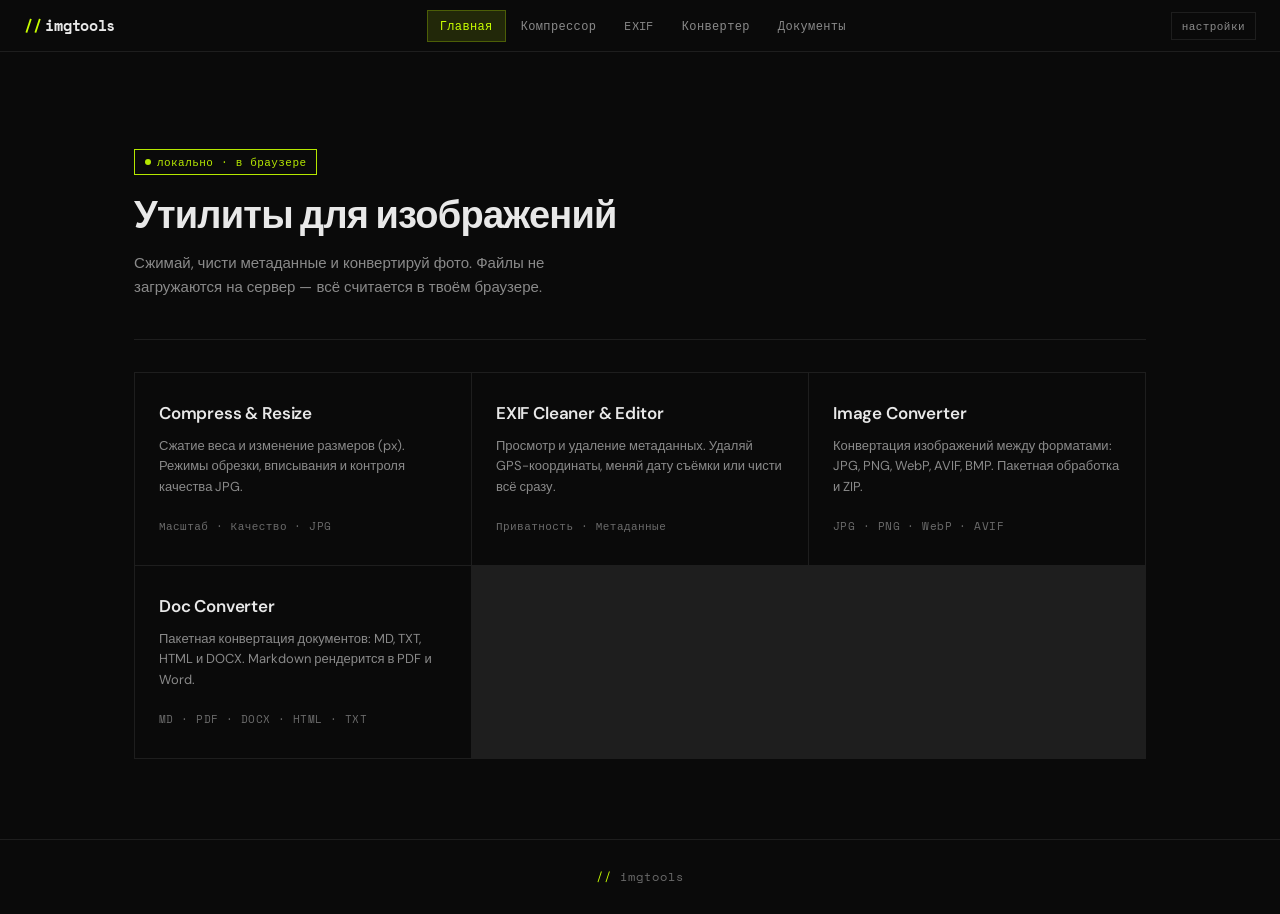
==== commit ba0756ff: "doc converter" ====
--- a/index.html
+++ b/index.html
@@ -3,19 +3,14 @@
 <head>
   <meta charset="UTF-8">
   <meta name="viewport" content="width=device-width, initial-scale=1.0">
-  <title>imgtools</title>
+  <title>imgtools — сжать фото, удалить EXIF, конвертировать без загрузки на сервер</title>
+  <meta name="description" content="Сжатие, изменение размера, очистка EXIF и конвертация изображений. Файлы не покидают ваш браузер.">
   <link rel="stylesheet" href="common.css">
-  <script>
-    (function(){
-      var t = localStorage.getItem("it-theme") || "dark";
-      var a = localStorage.getItem("it-accent") || "#c8ff00";
-      document.documentElement.setAttribute("data-theme", t);
-      document.documentElement.style.setProperty("--accent", a);
-      var r=parseInt(a.slice(1,3),16),g=parseInt(a.slice(3,5),16),b=parseInt(a.slice(5,7),16);
-      document.documentElement.style.setProperty("--accent-dim","rgba("+r+","+g+","+b+",0.12)");
-    })();
-  </script>
+  <script src="theme-init.js"></script>
   <link rel="manifest" href="manifest.json">
+  <meta name="theme-color" content="#0a0a0a">
+  <link rel="icon" href="icon-192.png">
+  <link rel="apple-touch-icon" href="icon-192.png">
   <style>
     .hero {
       padding: 56px 0 40px;
@@ -71,7 +66,8 @@
     <a href="index.html" class="active">Главная</a>
     <a href="batchcomp.html">Компрессор</a>
     <a href="exif.html">EXIF</a>
-    <a href="imgconv.html">Фото</a>
+    <a href="imgconv.html">Конвертер</a>
+    <a href="docconv.html">Документы</a>
   </nav>
 </header>
 
@@ -79,7 +75,7 @@
   <div class="hero">
     <div class="badge">локально · в браузере</div>
     <h1>Утилиты для изображений</h1>
-    <p>Простые инструменты для работы с фото. Всё работает локально в браузере.</p>
+    <p>Сжимай, чисти метаданные и конвертируй фото. Файлы не загружаются на сервер — всё считается в твоём браузере.</p>
   </div>
 
   <div class="tools">
@@ -106,7 +102,13 @@
       </p>
       <div class="tag">JPG · PNG · WebP · AVIF</div>
     </div>
-  </div>
+    <div class="tool">
+      <a href="docconv.html">Doc Converter</a>
+      <p>
+        Пакетная конвертация документов: MD, TXT, HTML и DOCX. Markdown рендерится в PDF и Word.
+      </p>
+      <div class="tag">MD · PDF · DOCX · HTML · TXT</div>
+    </div>
   </div>
 </main>
 
--- a/common.css
+++ b/common.css
@@ -7,8 +7,8 @@
   --border: #1e1e1e;
   --border-hover: #2a2a2a;
   --text: #e8e8e8;
-  --text-muted: #666;
-  --text-dim: #444;
+  --text-muted: #8a8a8a;
+  --text-dim: #6b6b6b;
   --accent: #c8ff00;
   --accent-dim: rgba(200, 255, 0, 0.08);
   --mono: 'Space Mono', monospace;
@@ -23,8 +23,8 @@
   --border: #1e1e1e;
   --border-hover: #2a2a2a;
   --text: #e8e8e8;
-  --text-muted: #666;
-  --text-dim: #444;
+  --text-muted: #8a8a8a;
+  --text-dim: #6b6b6b;
 }
 
 [data-theme="black"] {
@@ -34,8 +34,8 @@
   --border: #161616;
   --border-hover: #222;
   --text: #ffffff;
-  --text-muted: #555;
-  --text-dim: #333;
+  --text-muted: #8a8a8a;
+  --text-dim: #6b6b6b;
 }
 
 [data-theme="light"] {
@@ -45,8 +45,8 @@
   --border: #d0d0ce;
   --border-hover: #b8b8b6;
   --text: #111;
-  --text-muted: #666;
-  --text-dim: #999;
+  --text-muted: #555;
+  --text-dim: #6e6e6e;
 }
 
 [data-theme="light"] button:hover { color: #000; }
@@ -230,7 +230,7 @@
 .nav a.active {
   color: var(--accent);
   background: var(--accent-dim);
-  border-color: rgba(200,255,0,0.2);
+  border-color: color-mix(in srgb, var(--accent) 25%, transparent);
 }
 
 /* ── LAYOUT ── */
@@ -372,9 +372,7 @@
 }
 
 button.primary:hover {
-  background: #d9ff33;
-  border-color: #d9ff33;
-  color: #000;
+  filter: brightness(1.1);
 }
 
 /* ── GROUPS ── */
@@ -569,3 +567,27 @@
   h1 { font-size: 21px; }
   p { font-size: 13px; }
 }
+
+/* ── A11Y / UTILS ── */
+:focus-visible { outline: 2px solid var(--accent); outline-offset: 2px; }
+input[type="number"]:focus-visible, input[type="datetime-local"]:focus-visible, select:focus-visible { outline: none; }
+.accent-swatch { padding: 0; }
+.fmt-btn { width: auto; }
+.status { font-family: var(--mono); font-size: 12px; color: var(--accent); margin-top: 12px; min-height: 18px; }
+.status.error { color: #ff4d6d; }
+@media (prefers-reduced-motion: reduce) { * { transition: none !important; } }
+
+/* ── HANDOFF: передача файлов между инструментами ── */
+button.handoff-btn {
+  background: none;
+  border: 1px dashed var(--border-hover);
+  color: var(--text-muted);
+}
+
+button.handoff-btn:hover:not(:disabled) {
+  border-color: var(--accent);
+  color: var(--accent);
+  background: var(--accent-dim);
+}
+
+button.handoff-btn:disabled { opacity: .3; cursor: default; }
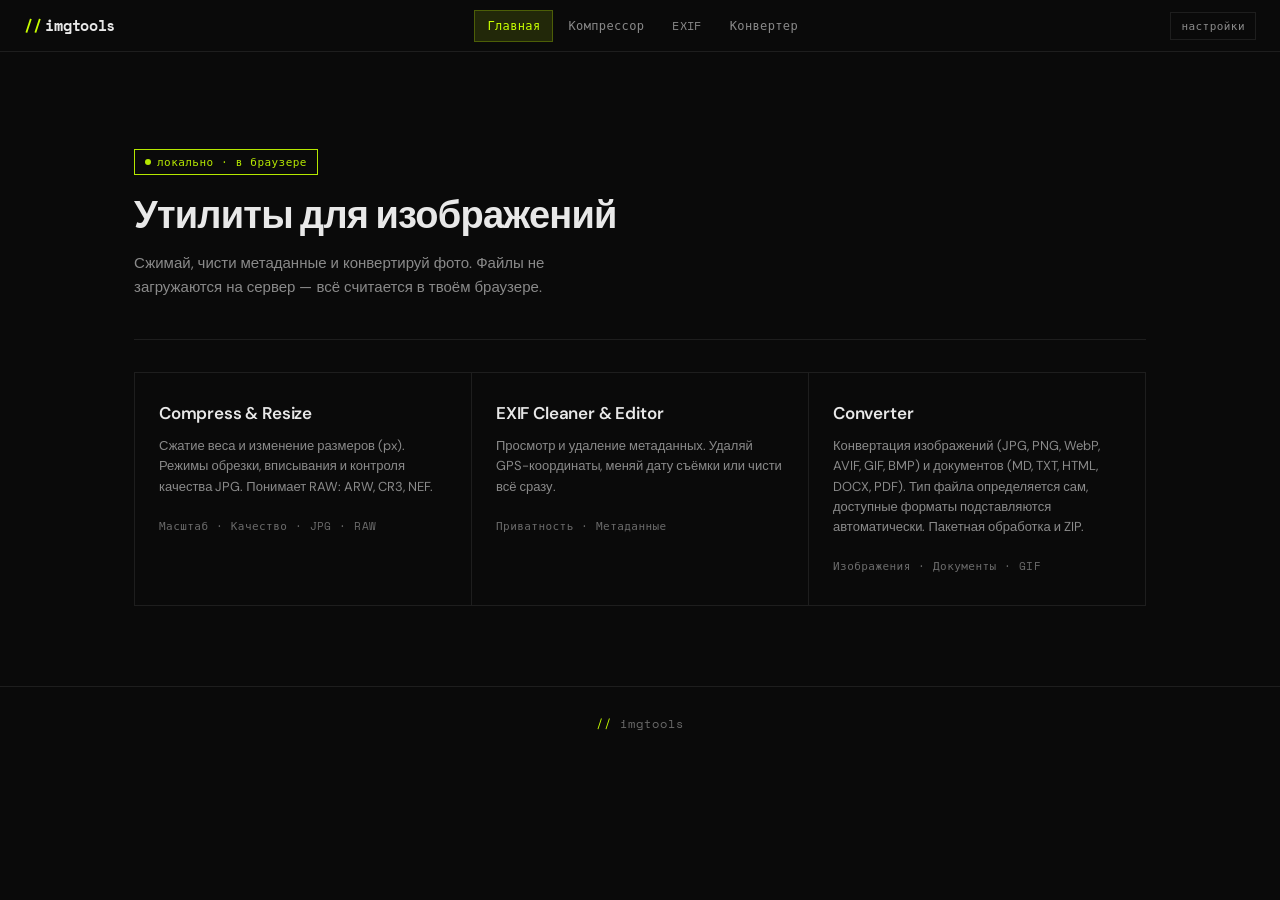
==== commit 97b554f3: "Add files via upload" ====
--- a/index.html
+++ b/index.html
@@ -3,8 +3,8 @@
 <head>
   <meta charset="UTF-8">
   <meta name="viewport" content="width=device-width, initial-scale=1.0">
-  <title>imgtools — сжать фото, удалить EXIF, конвертировать без загрузки на сервер</title>
-  <meta name="description" content="Сжатие, изменение размера, очистка EXIF и конвертация изображений. Файлы не покидают ваш браузер.">
+  <title>imgtools — сжать фото, удалить EXIF, конвертировать изображения и документы без загрузки на сервер</title>
+  <meta name="description" content="Сжатие (в том числе RAW), изменение размера, очистка EXIF, конвертация изображений и документов. Файлы не покидают ваш браузер.">
   <link rel="stylesheet" href="common.css">
   <script src="theme-init.js"></script>
   <link rel="manifest" href="manifest.json">
@@ -67,7 +67,6 @@
     <a href="batchcomp.html">Компрессор</a>
     <a href="exif.html">EXIF</a>
     <a href="imgconv.html">Конвертер</a>
-    <a href="docconv.html">Документы</a>
   </nav>
 </header>
 
@@ -82,9 +81,9 @@
     <div class="tool">
       <a href="batchcomp.html">Compress & Resize</a>
       <p>
-        Сжатие веса и изменение размеров (px). Режимы обрезки, вписывания и контроля качества JPG.
+        Сжатие веса и изменение размеров (px). Режимы обрезки, вписывания и контроля качества JPG. Понимает RAW: ARW, CR3, NEF.
       </p>
-      <div class="tag">Масштаб · Качество · JPG</div>
+      <div class="tag">Масштаб · Качество · JPG · RAW</div>
     </div>
 
     <div class="tool">
@@ -96,18 +95,11 @@
     </div>
 
     <div class="tool">
-      <a href="imgconv.html">Image Converter</a>
+      <a href="imgconv.html">Converter</a>
       <p>
-        Конвертация изображений между форматами: JPG, PNG, WebP, AVIF, BMP. Пакетная обработка и ZIP.
+        Конвертация изображений (JPG, PNG, WebP, AVIF, GIF, BMP) и документов (MD, TXT, HTML, DOCX, PDF). Тип файла определяется сам, доступные форматы подставляются автоматически. Пакетная обработка и ZIP.
       </p>
-      <div class="tag">JPG · PNG · WebP · AVIF</div>
-    </div>
-    <div class="tool">
-      <a href="docconv.html">Doc Converter</a>
-      <p>
-        Пакетная конвертация документов: MD, TXT, HTML и DOCX. Markdown рендерится в PDF и Word.
-      </p>
-      <div class="tag">MD · PDF · DOCX · HTML · TXT</div>
+      <div class="tag">Изображения · Документы · GIF</div>
     </div>
   </div>
 </main>
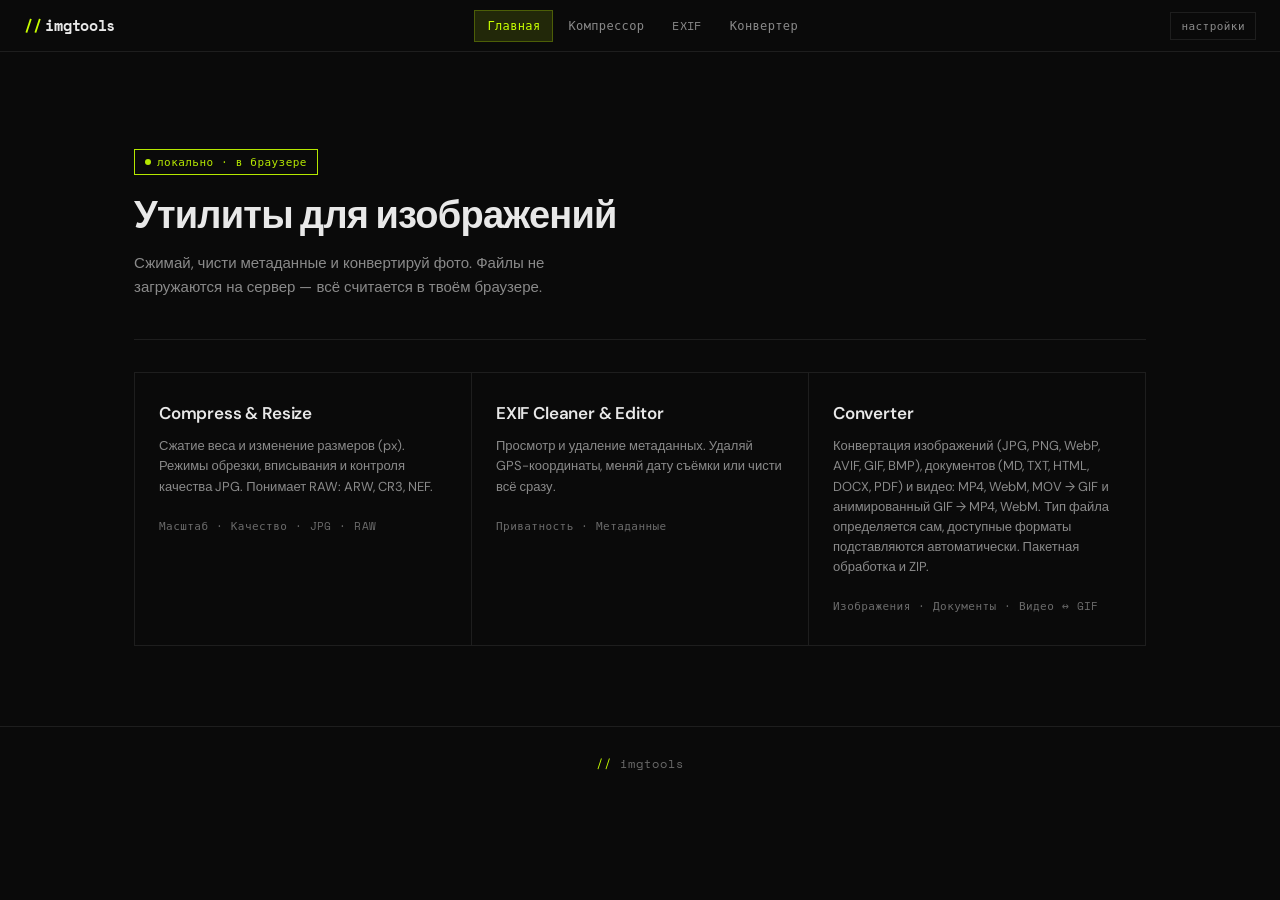
==== commit f9860938: "Add files via upload" ====
--- a/index.html
+++ b/index.html
@@ -3,8 +3,8 @@
 <head>
   <meta charset="UTF-8">
   <meta name="viewport" content="width=device-width, initial-scale=1.0">
-  <title>imgtools — сжать фото, удалить EXIF, конвертировать изображения и документы без загрузки на сервер</title>
-  <meta name="description" content="Сжатие (в том числе RAW), изменение размера, очистка EXIF, конвертация изображений и документов. Файлы не покидают ваш браузер.">
+  <title>imgtools — сжать фото, удалить EXIF, конвертировать изображения, документы и видео без загрузки на сервер</title>
+  <meta name="description" content="Сжатие (в том числе RAW), изменение размера, очистка EXIF, конвертация изображений, документов и видео. Файлы не покидают ваш браузер.">
   <link rel="stylesheet" href="common.css">
   <script src="theme-init.js"></script>
   <link rel="manifest" href="manifest.json">
@@ -97,9 +97,9 @@
     <div class="tool">
       <a href="imgconv.html">Converter</a>
       <p>
-        Конвертация изображений (JPG, PNG, WebP, AVIF, GIF, BMP) и документов (MD, TXT, HTML, DOCX, PDF). Тип файла определяется сам, доступные форматы подставляются автоматически. Пакетная обработка и ZIP.
+        Конвертация изображений (JPG, PNG, WebP, AVIF, GIF, BMP), документов (MD, TXT, HTML, DOCX, PDF) и видео: MP4, WebM, MOV → GIF и анимированный GIF → MP4, WebM. Тип файла определяется сам, доступные форматы подставляются автоматически. Пакетная обработка и ZIP.
       </p>
-      <div class="tag">Изображения · Документы · GIF</div>
+      <div class="tag">Изображения · Документы · Видео ↔ GIF</div>
     </div>
   </div>
 </main>
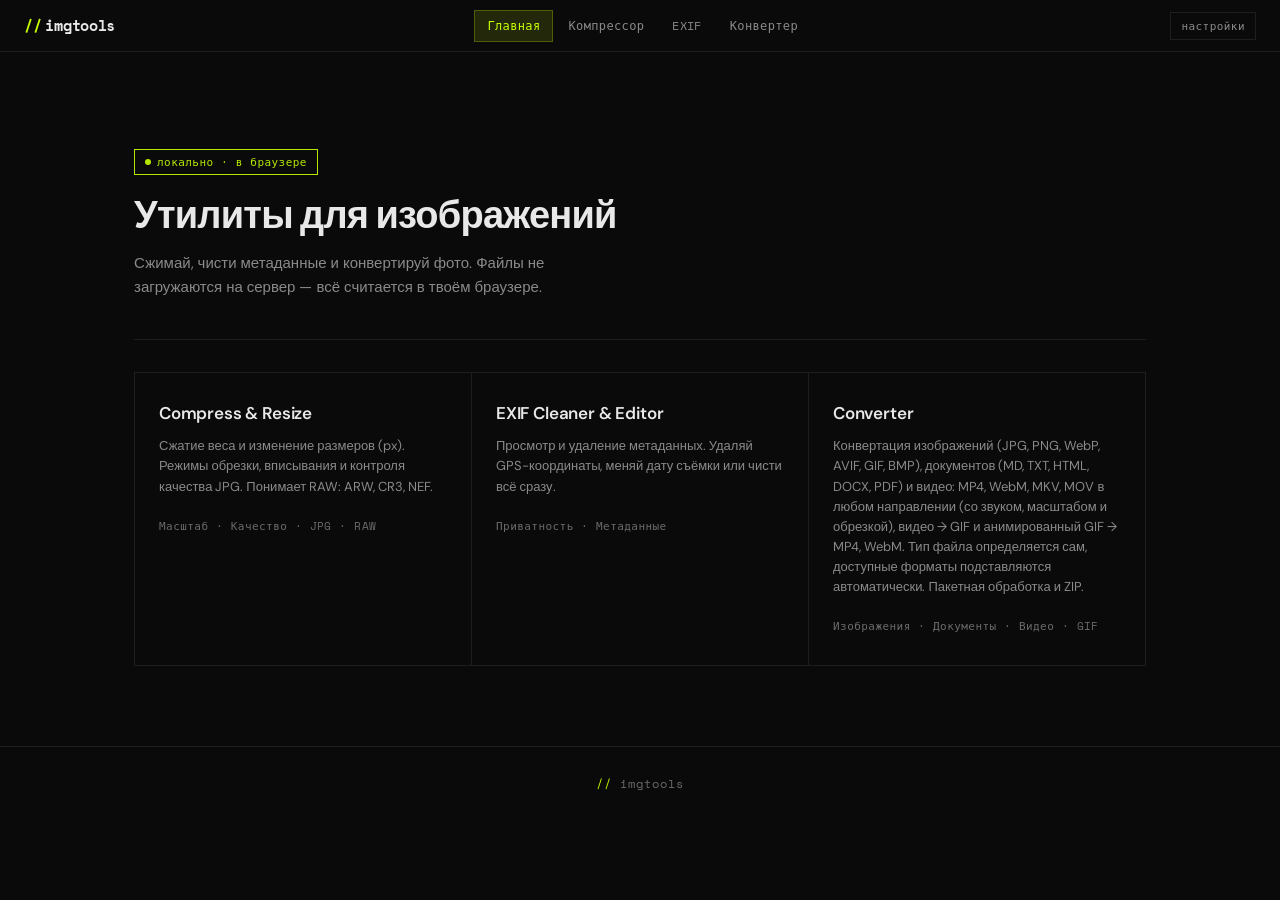
==== commit df736ead: "Add files via upload" ====
--- a/index.html
+++ b/index.html
@@ -97,9 +97,9 @@
     <div class="tool">
       <a href="imgconv.html">Converter</a>
       <p>
-        Конвертация изображений (JPG, PNG, WebP, AVIF, GIF, BMP), документов (MD, TXT, HTML, DOCX, PDF) и видео: MP4, WebM, MOV → GIF и анимированный GIF → MP4, WebM. Тип файла определяется сам, доступные форматы подставляются автоматически. Пакетная обработка и ZIP.
+        Конвертация изображений (JPG, PNG, WebP, AVIF, GIF, BMP), документов (MD, TXT, HTML, DOCX, PDF) и видео: MP4, WebM, MKV, MOV в любом направлении (со звуком, масштабом и обрезкой), видео → GIF и анимированный GIF → MP4, WebM. Тип файла определяется сам, доступные форматы подставляются автоматически. Пакетная обработка и ZIP.
       </p>
-      <div class="tag">Изображения · Документы · Видео ↔ GIF</div>
+      <div class="tag">Изображения · Документы · Видео · GIF</div>
     </div>
   </div>
 </main>
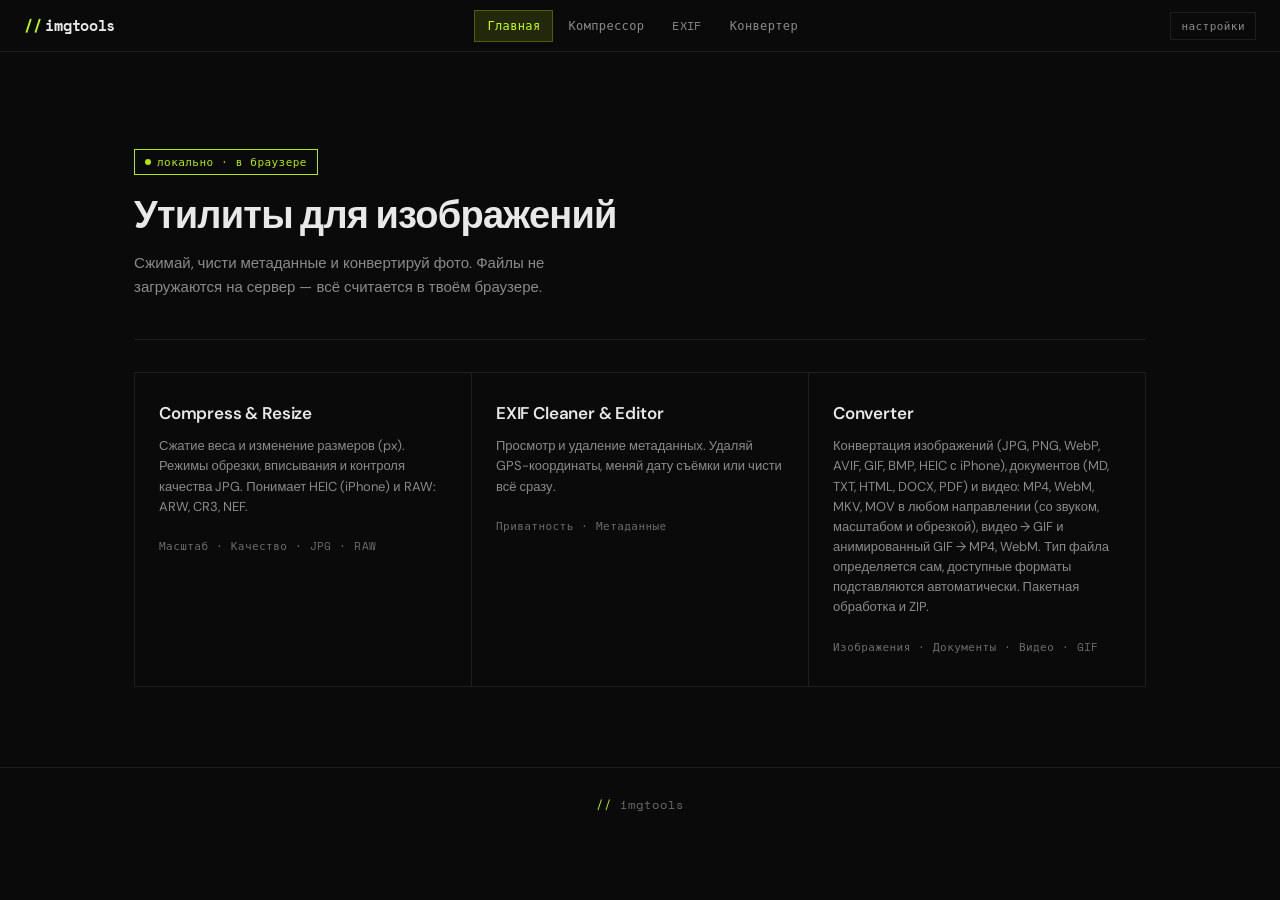
==== commit 9974d08f: "Add files via upload" ====
--- a/index.html
+++ b/index.html
@@ -81,7 +81,7 @@
     <div class="tool">
       <a href="batchcomp.html">Compress & Resize</a>
       <p>
-        Сжатие веса и изменение размеров (px). Режимы обрезки, вписывания и контроля качества JPG. Понимает RAW: ARW, CR3, NEF.
+        Сжатие веса и изменение размеров (px). Режимы обрезки, вписывания и контроля качества JPG. Понимает HEIC (iPhone) и RAW: ARW, CR3, NEF.
       </p>
       <div class="tag">Масштаб · Качество · JPG · RAW</div>
     </div>
@@ -97,7 +97,7 @@
     <div class="tool">
       <a href="imgconv.html">Converter</a>
       <p>
-        Конвертация изображений (JPG, PNG, WebP, AVIF, GIF, BMP), документов (MD, TXT, HTML, DOCX, PDF) и видео: MP4, WebM, MKV, MOV в любом направлении (со звуком, масштабом и обрезкой), видео → GIF и анимированный GIF → MP4, WebM. Тип файла определяется сам, доступные форматы подставляются автоматически. Пакетная обработка и ZIP.
+        Конвертация изображений (JPG, PNG, WebP, AVIF, GIF, BMP, HEIC с iPhone), документов (MD, TXT, HTML, DOCX, PDF) и видео: MP4, WebM, MKV, MOV в любом направлении (со звуком, масштабом и обрезкой), видео → GIF и анимированный GIF → MP4, WebM. Тип файла определяется сам, доступные форматы подставляются автоматически. Пакетная обработка и ZIP.
       </p>
       <div class="tag">Изображения · Документы · Видео · GIF</div>
     </div>
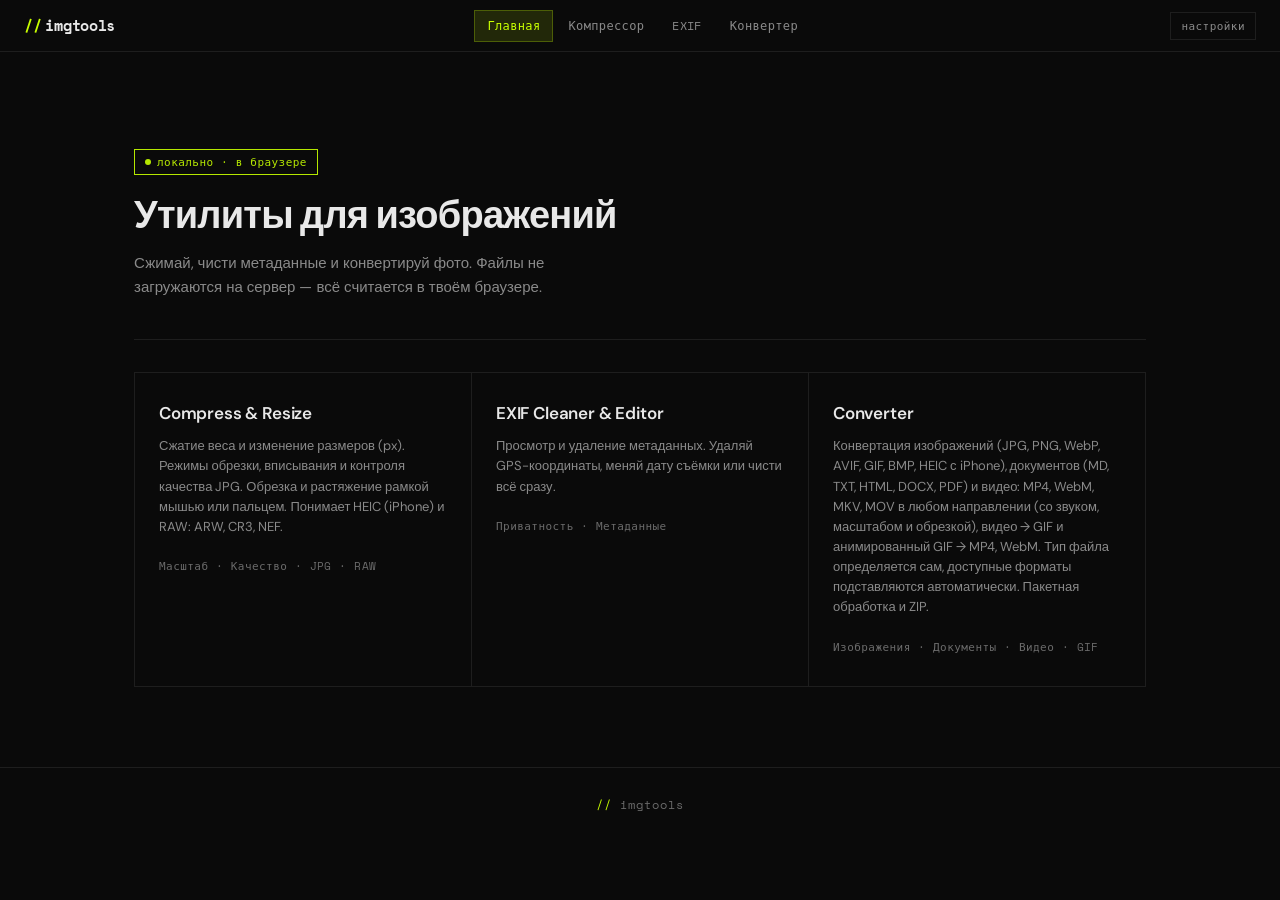
==== commit ee742fc8: "Add files via upload" ====
--- a/index.html
+++ b/index.html
@@ -81,7 +81,7 @@
     <div class="tool">
       <a href="batchcomp.html">Compress & Resize</a>
       <p>
-        Сжатие веса и изменение размеров (px). Режимы обрезки, вписывания и контроля качества JPG. Понимает HEIC (iPhone) и RAW: ARW, CR3, NEF.
+        Сжатие веса и изменение размеров (px). Режимы обрезки, вписывания и контроля качества JPG. Обрезка и растяжение рамкой мышью или пальцем. Понимает HEIC (iPhone) и RAW: ARW, CR3, NEF.
       </p>
       <div class="tag">Масштаб · Качество · JPG · RAW</div>
     </div>
